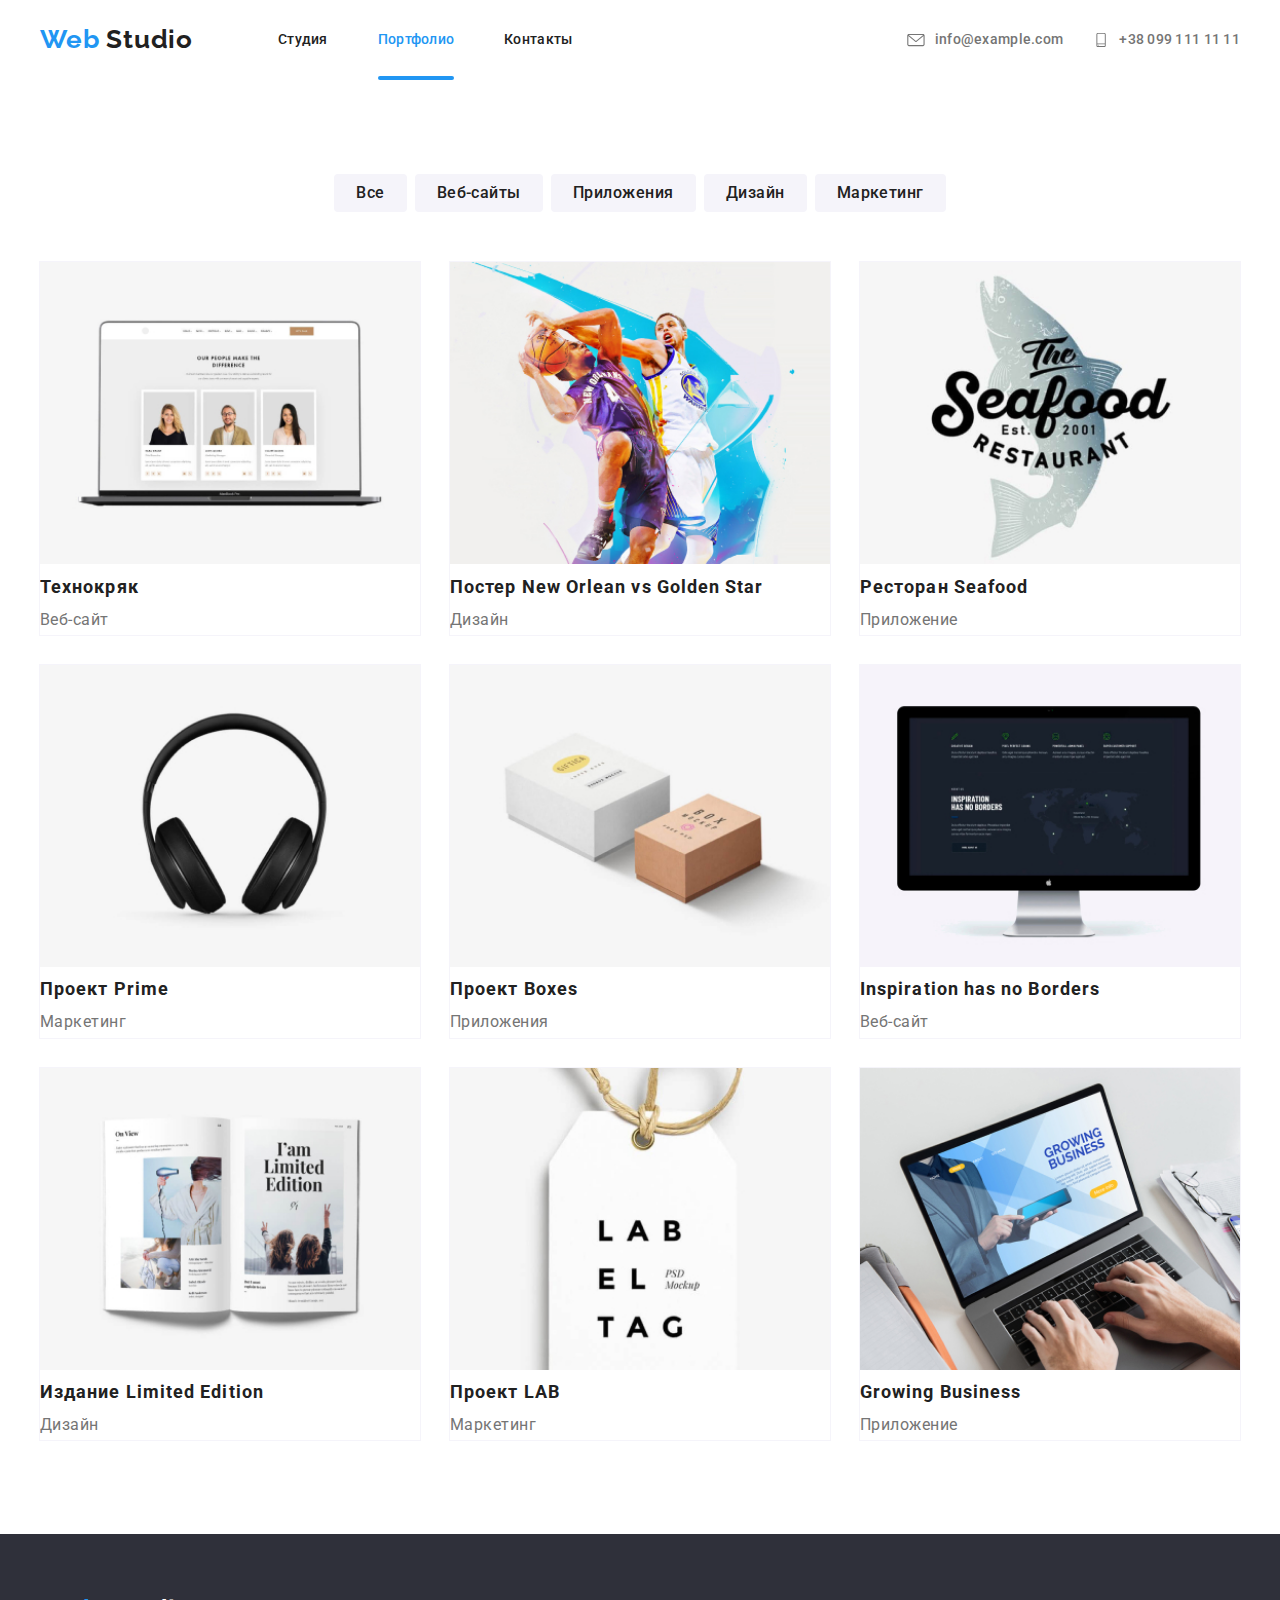
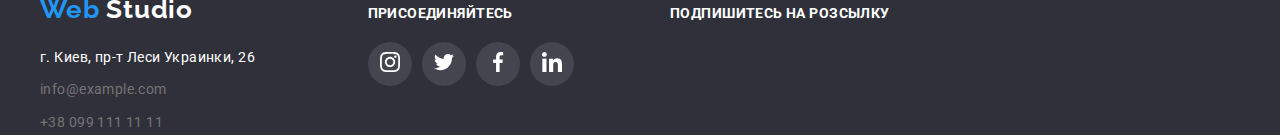
==== portfolio.html @ dcc3e6ee "Копия ДЗ 6" ====
<!DOCTYPE html>
<html lang="ru">
  <head>
    <meta charset="UTF-8" />

    <meta name="viewport" content="width=device-width, initial-scale=1.0" />
    <title>Студия</title>
    <link
      rel="stylesheet"
      href="https://fonts.googleapis.com/css2?family=Raleway:wght@700&family=Roboto:wght@400;700;900&display=swap"
    />
    <link rel="stylesheet" href="./normalize.css" />
    <link rel="stylesheet" href="./css/styles.css" />
  </head>

  <body>
    <!-- Шапка сайта -->

    <header>
      <div class="container no-padding nav-box">
        <a href="./" class="logo">
          <div class="web">Web</div>
          <div class="studio">Studio</div>
        </a>

        <nav>
          <ul class="site-nav">
            <li class="item"><a href="./index.html">Студия</a></li>
            <li class="item">
              <a href="./portfolio.html" class="link">Портфолио</a>
            </li>
            <li class="item"><a href="./test.html">Контакты</a></li>
          </ul>
        </nav>

        <address class="address-box">
          <ul class="address-list">
            <li class="item">
              <a href="mailto:info@example.com">
                <svg class="addres-icon" width="18" height="13">
                  <use href="./images/sprite.svg#icon-envelope-hover"></use>
                </svg>
                <p>info@example.com</p>
              </a>
            </li>
            <li class="item">
              <a href="tel:+380991111111">
                <svg class="addres-icon" width="16" height="14">
                  <use href="./images/sprite.svg#icon-smartphone"></use>
                </svg>
                +38 099 111 11 11
              </a>
            </li>
          </ul>
        </address>
      </div>
    </header>

    <!-- виды услуг -->

    <main>
      <h1 hidden>Портфолио</h1>
      <div class="container">
        <section>
          <div class="filter">
            <ul class="press">
              <li class="item"><button type="button">Все</button></li>
              <li class="item"><button type="button">Веб-сайты</button></li>
              <li class="item"><button type="button">Приложения</button></li>
              <li class="item"><button type="button">Дизайн</button></li>
              <li class="item"><button type="button">Маркетинг</button></li>
            </ul>
          </div>

          <ul class="portfolio">
            <li class="item">
              <a href="">
                <div class="img">
                  <img src="./images/notebook.jpg" alt="Ноутбук" width="380" />
                  <p class="info">
                    Технокряк это современная площадка распространения
                    коронавируса. Компании используют эту платформу для
                    цифрового шпионажа и атак на защищённые сервера конкурентов.
                  </p>
                </div>

                <h2 class="title">Технокряк</h2>
                <p>Веб-сайт</p>
              </a>
            </li>
            <li class="item">
              <a href="">
                <div class="img">
                  <img src="./images/sport.jpg" alt="Баскетбол" width="380" />
                  <p class="info">
                    Технокряк это современная площадка распространения
                    коронавируса. Компании используют эту платформу для
                    цифрового шпионажа и атак на защищённые сервера конкурентов.
                  </p>
                </div>

                <h2 class="title">Постер New Orlean vs Golden Star</h2>
                <p>Дизайн</p>
              </a>
            </li>
            <li class="item">
              <a href="">
                <div class="img">
                  <img
                    src="./images/seafood.jpg"
                    alt="Морепродукты"
                    width="380"
                  />
                  <p class="info">
                    Технокряк это современная площадка распространения
                    коронавируса. Компании используют эту платформу для
                    цифрового шпионажа и атак на защищённые сервера конкурентов.
                  </p>
                </div>

                <h2 class="title">Ресторан Seafood</h2>
                <p>Приложение</p>
              </a>
            </li>
            <li class="item">
              <a href="">
                <div class="img">
                  <img
                    src="./images/headphones.jpg"
                    alt="Наушники"
                    width="380"
                  />
                  <p class="info">
                    Технокряк это современная площадка распространения
                    коронавируса. Компании используют эту платформу для
                    цифрового шпионажа и атак на защищённые сервера конкурентов.
                  </p>
                </div>

                <h2 class="title">Проект Prime</h2>
                <p>Маркетинг</p>
              </a>
            </li>
            <li class="item">
              <a href="">
                <div class="img">
                  <img
                    src="./images/two-box.jpg"
                    alt="Две коробки"
                    width="380"
                  />
                  <p class="info">
                    Технокряк это современная площадка распространения
                    коронавируса. Компании используют эту платформу для
                    цифрового шпионажа и атак на защищённые сервера конкурентов.
                  </p>
                </div>

                <h2 class="title">Проект Boxes</h2>
                <p>Приложения</p>
              </a>
            </li>
            <li class="item">
              <a href="">
                <div class="img">
                  <img src="./images/monitor.jpg" alt="Монитор" width="380" />
                  <p class="info">
                    Технокряк это современная площадка распространения
                    коронавируса. Компании используют эту платформу для
                    цифрового шпионажа и атак на защищённые сервера конкурентов.
                  </p>
                </div>

                <h2 class="title">Inspiration has no Borders</h2>
                <p>Веб-сайт</p>
              </a>
            </li>
            <li class="item">
              <a href="">
                <div class="img">
                  <img src="./images/open-booke.jpg" alt="Ярлык" width="380" />
                  <p class="info">
                    Технокряк это современная площадка распространения
                    коронавируса. Компании используют эту платформу для
                    цифрового шпионажа и атак на защищённые сервера конкурентов.
                  </p>
                </div>

                <h2 class="title">Издание Limited Edition</h2>
                <p>Дизайн</p>
              </a>
            </li>
            <li class="item">
              <a href="">
                <div class="img">
                  <img src="./images/label.jpg" alt="Ярлык" width="380" />
                  <p class="info">
                    Технокряк это современная площадка распространения
                    коронавируса. Компании используют эту платформу для
                    цифрового шпионажа и атак на защищённые сервера конкурентов.
                  </p>
                </div>

                <h2 class="title">Проект LAB</h2>
                <p>Маркетинг</p>
              </a>
            </li>
            <li class="item">
              <a href="">
                <div class="img">
                  <img src="./images/work-pc.jpg" alt="" width="380" />
                  <p class="info">
                    Технокряк это современная площадка распространения
                    коронавируса. Компании используют эту платформу для
                    цифрового шпионажа и атак на защищённые сервера конкурентов.
                  </p>
                </div>

                <h2 class="title">Growing Business</h2>
                <p>Приложение</p>
              </a>
            </li>
          </ul>
        </section>
      </div>
    </main>
    <footer class="footer">
      <div class="container">
        <div class="footer-box">
          <div class="box-link">
            <a href="./" class="logo">
              <div class="web">Web</div>
              <div class="studio-white">Studio</div>
            </a>
            <div class="footer-add">
              <address>
                <ul>
                  <li class="item">
                    <a
                      class="maps"
                      href="https://goo.gl/maps/wAixXiMxQ6tdeZB17"
                      target="_blank"
                      >г. Киев, пр-т Леси Украинки, 26</a
                    >
                  </li>

                  <li class="item">
                    <a href="mailto:info@example.com" class="link"
                      >info@example.com</a
                    ><br />
                  </li>
                  <li class="item">
                    <a href="tel:+380991111111" class="link"
                      >+38 099 111 11 11</a
                    >
                  </li>
                </ul>
              </address>
            </div>
          </div>

          <div class="connect">
            <p class="title">Присоединяйтесь</p>
            <ul class="connect-box">
              <li class="item">
                <a href="https://www.instagram.com/?hl=ru" target="_blank">
                  <svg class="connect-icon" width="20" height="20">
                    <use href="./images/sprite.svg#icon-instagram-2"></use>
                  </svg>
                </a>
              </li>
              <li class="item">
                <a href="https://www.instagram.com/?hl=ru" target="_blank">
                  <svg class="connect-icon" width="20" height="20">
                    <use href="./images/sprite.svg#icon-twitter-1"></use>
                  </svg>
                </a>
              </li>

              <li class="item">
                <a href="https://www.facebook.com/" target="_blank">
                  <svg class="connect-icon" width="20" height="20">
                    <use href="./images/sprite.svg#icon-facebook-1"></use>
                  </svg>
                </a>
              </li>

              <li class="item">
                <a href="https://ru.linkedin.com/" target="_blank">
                  <svg class="connect-icon" width="20" height="20">
                    <use href="./images/sprite.svg#icon-linkedin-1"></use>
                  </svg>
                </a>
              </li>
            </ul>
          </div>

          <div class="subskriber">
            <p class="title">Подпишитесь на розсылку</p>
          </div>
        </div>
      </div>
    </footer>
  </body>
</html>
---- css/styles.css ----
a {
  text-decoration: none;
}
ul {
  list-style: none;
  padding-left: 0;
}

html {
  box-sizing: inherit;
}

*,
*::before,
*::after {
  box-sizing: border-box;
}

:active,
:hover,
:focus {
  outline: 0;
  outline-offset: 0;
}

:root {
  --primary-text-color: #757575;
  --title-text-color: #212121;
  --accent-color: #2196f3;
  --accent-white-color: #ffffff;
  --background-pinc-color: #f5f4fa;
}

h1,
h2,
h3,
h4,
h5,
h6,
ul,
li,
p {
  margin-top: 0px;
  margin-bottom: 0px;
}

.container {
  width: 1230px;
  padding: 94px 15px;
  margin-left: auto;
  margin-right: auto;
}

.no-padding {
  padding-top: 0;
  padding-bottom: 0;
}

body {
  background-color: var(--accent-white-color);
  font-family: "Roboto", sans-serif;
}

/* Модальное окно */

.backdrop {
  position: fixed;
  top: 0;
  left: 0;
  width: 100%;
  height: 100%;
  background-color: rgba(0, 0, 0, 0.4);
  z-index: 1;

  opacity: 1;
  transition: opacity 250ms cubic-bezier(0.4, 0, 0.2, 1);
}

.form .form-input {
  padding: 10px 20px 10px 42px;
  border-radius: 4px;
  border: 1px solid rgba(33, 33, 33, 0.2);

  margin-bottom: 10px;

  height: 40px;
  width: 448px;
}

.form .form-input:focus {
  border-color: var(--accent-color);
}

.form .form-field:focus-within svg {
  fill: var(--accent-color);
}

.backdrop.is-hidden {
  opacity: 0;
  pointer-events: none;
}

.backdrop .modal .img {
  position: absolute;
  top: 8px;
  right: 8px;
}

.backdrop .modal .img:hover,
.backdrop .modal .img:focus {
  fill: var(--accent-color);
}

.backdrop.is-hidden .modal {
  transform: scale(0.8) translate(-50%, -50%);
}

.modal {
  width: 528px;
  height: 581px;
  position: relative;
  left: 50%;
  top: 50%;
  background-color: #fff;
  border-radius: 4px;

  transform: scale(1) translate(-50%, -50%);
  transition: transform 250ms cubic-bezier(0.4, 0, 0.2, 1);
}

.backdrop .title {
  padding: 40px 40px 12px 40px;

  font-family: Roboto;
  font-style: normal;
  font-weight: bold;
  font-size: 20px;
  line-height: 23px;
  text-align: center;
  letter-spacing: 0.03em;
}

.backdrop .form-label {
  font-family: Roboto;
  font-style: normal;
  font-weight: normal;
  font-size: 12px;
  line-height: 14px;
  letter-spacing: 0.01em;

  display: block;
  color: var(--primary-text-color);
  margin-bottom: 4px;
}

.form {
  margin-left: 40px;
}

.form .form-field {
  position: relative;
}

.form .form-icon {
  position: absolute;
  top: 29px;
  left: 12px;
}

.form .form-comment {
  padding: 12px 16px;
  margin-bottom: 20px;
  border-radius: 4px;
  border: 1px solid rgba(33, 33, 33, 0.2);
  resize: none;

  height: 120px;
  width: 448px;

  font-family: Roboto;
  font-style: normal;
  font-weight: normal;
  font-size: 12px;
  line-height: 14px;
  letter-spacing: 0.01em;
}

.form .form-comment:focus {
  border-color: var(--accent-color);
}

.form-check {
  display: flex;
  justify-content: center;
  align-items: center;
}

.form-check .form-label-check {
  font-family: Roboto;
  font-style: normal;
  font-weight: normal;
  font-size: 14px;
  line-height: 24px;
  letter-spacing: 0.03em;

  color: #757575;
}

.checkbox {
  margin-right: 5px;
}

.check-link {
  color: var(--accent-color);
}

.submit-button {
  background-color: var(--accent-color);
  color: var(--accent-white-color);
  font-size: 16px;
  line-height: 1.9;
  align-items: center;
  text-align: center;
  letter-spacing: 0.06em;
  font-style: normal;
  border: 0px;

  display: inline-block;

  border-radius: 4px;
  padding: 10px 32px;
  min-width: 200px;
  margin-top: 30px;
  margin-left: 164px;
}

/* Навигаия сайта */

.logo {
  font-family: "Raleway", sans-serif;
  font-weight: 700;
  font-size: 26px;
  line-height: 1.2;
  letter-spacing: 0.03em;

  min-width: 153px;
  display: flex;
  justify-content: space-between;
  padding-top: 24px;
  padding-bottom: 25px;
  margin-right: 85px;
}

.logo .web {
  color: var(--accent-color);
}

.logo .studio {
  color: var(--title-text-color);
}

.logo .studio-white {
  color: var(--accent-white-color);
}
.site-nav {
  display: flex;
}

.site-nav .item:not(:last-child) {
  margin-right: 50px;
}

.site-nav a {
  color: var(--title-text-color);
  font-weight: 500;
  font-size: 14px;
  line-height: 1.14;
  letter-spacing: 0.02em;

  display: block;
  padding-top: 32px;

  transition-property: background-color, color;
  transition-duration: 250ms;
  transition-timing-function: cubic-bezier(0.4, 0, 0.2, 1);
}

.site-nav a:hover,
.site-nav a:focus {
  color: var(--accent-color);
}

.site-nav .link {
  color: var(--accent-color);
}

.site-nav .link::after {
  content: " ";
  display: block;
  width: inherit;
  height: 4px;
  background-color: var(--accent-color);
  border-radius: 2px;
  margin-top: 28px;
}

.address-list {
  display: flex;
}

.address-box {
  margin-left: auto;
}

.address-list a {
  color: var(--primary-text-color);
  font-weight: 500;
  font-size: 14px;
  line-height: 1.14;
  letter-spacing: 0.02em;
  font-style: normal;

  display: flex;
  padding-top: 32px;
  padding-bottom: 32px;
  margin-right: 26px;
  align-items: center;
}

.address-list a:last-child {
  margin-right: 0;

  transition-property: background-color, color;
  transition-duration: 250ms;
  transition-timing-function: cubic-bezier(0.4, 0, 0.2, 1);
}

.address-box .addres-icon {
  margin-right: 10px;
  fill: var(--primary-text-color);
}

.address-list .item + .item {
  margin-left: 30px;
}

.address-list .item a:hover,
.address-list .item a:focus {
  color: var(--accent-color);
}

.address-list .item a:hover .addres-icon,
.address-list .item a:focus .addres-icon {
  color: var(--accent-color);
  fill: var(--accent-color);
}

.nav-box {
  display: flex;
  align-items: center;
}

.hero {
  height: 600px;
  text-align: center;
  padding-top: 200px;

  background-image: linear-gradient(
      rgba(47, 48, 58, 0.8) 0%,
      rgba(47, 48, 58, 0.8) 100%
    ),
    url(../images/header-img.jpg);
  background-repeat: no-repeat;
  background-position: 50% 50%;
}

.hero .title {
  color: var(--accent-white-color);
  font-weight: 900;
  font-size: 44px;
  line-height: 1.36;
  text-align: center;
  letter-spacing: 0.06em;
  text-transform: uppercase;
}

.hero button {
  background-color: var(--accent-color);
  color: var(--accent-white-color);
  font-size: 16px;
  line-height: 1.9;
  align-items: center;
  text-align: center;
  letter-spacing: 0.06em;
  font-style: normal;
  border: 0px;

  display: inline-block;

  border-radius: 4px;
  padding: 10px 32px;
  min-width: 200px;
  margin-top: 30px;
}

.advantages .title {
  color: var(--title-text-color);
  font-weight: 700;
  font-size: 14px;
  line-height: 1.14;
  letter-spacing: 0.03em;
  text-transform: uppercase;

  margin: 30px 0 10px 0;
}

.advantages ul {
  display: flex;
  justify-content: space-between;
}

.advantages .item:not(:last-child) {
  margin-right: 30px;
}

.advantages .item img {
  background-color: var(--background-pinc-color);
  padding: 25px 102px;
  border-radius: 4px;
}

.advantages .title-inf {
  color: var(--primary-text-color);
  font-size: 14px;
  line-height: 1.7;
  letter-spacing: 0.03em;
  font-family: Roboto;

  margin-top: 0;
  margin-bottom: 0;
}

.advantages ul {
  padding: 0;
}

.advantages .advantages-icon {
  display: inline-flex;
  width: 270px;
  height: 120px;
  background-color: var(--background-pinc-color);
}

.advantages .advantages-icon {
  display: inline-flex;
  align-items: center;
  justify-content: center;
}

.subtitle {
  color: var(--title-text-color);
  font-size: 36px;
  line-height: 1.17;
  text-align: center;
  letter-spacing: 0.03em;
  font-weight: 700;

  margin-bottom: 50px;
}

.work .subtitle {
  margin-top: -94px;
}

.work .signature {
  background-color: rgba(47, 48, 58, 0.8);
  color: var(--accent-white-color);
  font-size: 14px;
  line-height: 1.14;
  text-align: center;
  letter-spacing: 0.03em;
  text-transform: uppercase;
  font-weight: 700;
  padding-top: 27px;
  padding-bottom: 27px;

  position: absolute;
  left: 0;
  right: 0;
  bottom: 4px;
}

.work .title {
  position: relative;
}

.work .subject {
  display: flex;
  width: calc((100%-120px) / 3);
}

.work .title:not(:last-child) {
  margin-right: 30px;
}

.team {
  background-color: var(--background-pinc-color);
}

.team .title {
  background-color: var(--accent-white-color);
  border-radius: 4px;

  box-sizing: border-box;
}

.team ul {
  padding: 0;
}

.team .name {
  color: var(--title-text-color);
  font-weight: 500;
  font-size: 16px;
  line-height: 1.2;
  letter-spacing: 0.03em;
  text-align: center;

  margin-top: 30px;
}

.team .specialty {
  margin-bottom: 16px;
  margin-top: 10px;
  text-align: center;
}

.team .name + p {
  color: var(--primary-text-color);
  font-size: 16px;
  line-height: 1.9;
  letter-spacing: 0.03em;
}

.team .link-soc {
  display: flex;
  justify-content: space-evenly;
  margin-bottom: 24px;
}

.team .link-soc a:hover,
.team .link-soc a:focus {
  background-color: var(--accent-color);
}

.team .social-icon {
  fill: var(--primary-text-color);
}

.team .link-soc a:hover .social-icon,
.team .link-soc a:focus .social-icon {
  background-color: var(--accent-color);
  fill: var(--accent-white-color);
}

.team .link-soc a {
  display: inline-flex;
  justify-content: center;
  align-items: center;
  width: 44px;
  height: 44px;
  border-radius: 50%;
  padding: 12px;

  transition-property: background-color, fill;
  transition-duration: 250ms;
  transition-timing-function: cubic-bezier(0.4, 0, 0.2, 1);
}

.team .container .subject {
  display: flex;
  justify-content: space-between;
}

.team .container .subject > .title {
  box-shadow: 0px 3px 1px rgba(0, 0, 0, 0.1), 0px 1px 2px rgba(0, 0, 0, 0.08),
    0px 2px 2px rgba(0, 0, 0, 0.12);
}

.footer {
  background-color: #2f303a;
}

.footer .title {
  color: var(--accent-white-color);
  font-weight: 700;
  line-height: 1.14;
  letter-spacing: 0.03em;
  text-transform: uppercase;
  font-size: 14px;

  margin-bottom: 20px;
}

.footer .link {
  color: var(--primary-text-color);
  line-height: 1.7;
  letter-spacing: 0.03em;
  font-size: 14px;
  font-style: normal;
}

.footer .container {
  padding-top: 0;
  padding-bottom: 0;
}

.footer .container .logo {
  width: 153px;
  padding-top: 0;
  padding-bottom: 0;
  margin-top: 60px;
  margin-bottom: 20px;
}

.footer .box-link {
  width: 231px;
  margin-right: auto;
}

.footer .box-link .footer-add ul .item:not(:last-child) {
  margin-bottom: 9px;
}

.connect {
  width: 206px;
  margin-right: auto;
  margin-left: auto;
  margin-top: 72px;
}

.connect .connect-box {
  display: flex;
}

.connect .connect-box .item {
  background: rgba(255, 255, 255, 0.1);
  width: 44px;
  height: 44px;
  border-radius: 50%;

  transition-property: background-color, color;
  transition-duration: 250ms;
  transition-timing-function: cubic-bezier(0.4, 0, 0.2, 1);
}

.connect .connect-box .item {
  display: inline-flex;
  justify-content: center;
  align-items: center;
}

.connect .connect-box .item .connect-icon {
  fill: var(--accent-white-color);
}

.connect .connect-box .item:hover,
.connect .connect-box .item:focus {
  background-color: var(--accent-color);
}

.connect .connect-box .item:not(:last-child) {
  margin-right: 10px;
}

.subskriber {
  width: 570px;
  margin-left: auto;
  margin-top: 72px;
}

.subskriber .ft-input {
  width: 340px;
  height: 50px;
  background-color: #2f303a;
  padding: 16px;

  border: 1px solid rgba(255, 255, 255, 0.3);
  box-sizing: border-box;
  filter: drop-shadow(0px 4px 4px rgba(0, 0, 0, 0.15));
  border-radius: 4px;
}

.subskriber button {
  background-color: var(--accent-color);
  color: var(--accent-white-color);
  font-size: 16px;
  line-height: 1.9;
  align-items: center;
  text-align: center;
  letter-spacing: 0.06em;
  font-style: normal;
  border: 0px;
  position: relative;

  display: inline-block;

  border-radius: 4px;
  /* padding: 10px 32px; */
  padding-left: 32px;
  padding-top: 10px;
  padding-right: 55px;
  padding-bottom: 10px;
  min-width: 200px;
  margin-left: 12px;
}

.subskriber .subskriber-icon {
  position: absolute;
  top: 50%;
  left: 150px;
  transform: translate(0%, -50%);
}

.footer-box {
  display: flex;
}

address .maps {
  color: var(--accent-white-color);
  font-style: normal;
  font-size: 14px;
  line-height: 1.7;
  letter-spacing: 0.03em;
}
/* Оформление плртфолио */

.press button {
  background-color: var(--background-pinc-color);
  color: var(--title-text-color);
  font-weight: 500;
  font-size: 16px;
  line-height: 1.63;
  text-align: center;
  letter-spacing: 0.03em;

  display: block;
  border-radius: 4px;
  border: 0;
  padding: 6px 22px;

  transition-property: background-color, color;
  transition-duration: 250ms;
  transition-timing-function: cubic-bezier(0.4, 0, 0.2, 1);
}

.press button:hover,
.press button:focus {
  color: var(--accent-white-color);
  background-color: var(--accent-color);
  box-shadow: 0px 3px 1px rgba(0, 0, 0, 0.1), 0px 1px 2px rgba(0, 0, 0, 0.08),
    0px 2px 2px rgba(0, 0, 0, 0.12);
}

.portfolio .title {
  color: var(--title-text-color);
  font-weight: 700;
  font-size: 18px;
  line-height: 2;
  letter-spacing: 0.06em;
}

.portfolio .title + p {
  color: var(--primary-text-color);
  font-size: 16px;
  line-height: 1.9;
  letter-spacing: 0.03em;
}

.portfolio .item .img {
  position: relative;
}

.portfolio .info {
  color: var(--accent-white-color);
  background-color: rgba(33, 150, 243, 0.9);
  font-size: 18px;
  line-height: 1.56;
  letter-spacing: 0.03em;
  padding: 63px 24px;

  position: absolute;
  top: 0;
  left: 0;
  width: 100%;
  height: 100%;
  top: 100%;
  opacity: 1;

  transition: transform 250ms cubic-bezier(0.4, 0, 0.2, 1);
}

.portfolio .item:hover .info,
.portfolio .item:focus .info {
  transform: translateY(-305px);
}

.portfolio > .item:hover {
  box-shadow: 0px 3px 1px rgba(0, 0, 0, 0.1), 0px 1px 2px rgba(0, 0, 0, 0.08),
    0px 2px 2px rgba(0, 0, 0, 0.12);
}

.portfolio > .item {
  outline: 1px solid var(--background-pinc-color);
}

.portfolio .item .img {
  overflow: hidden;
}

.filter .press {
  display: flex;
  justify-content: center;
}

.filter {
  margin-bottom: 50px;
}

.press .item + .item {
  margin-left: 8px;
}

.portfolio {
  display: flex;
  flex-wrap: wrap;
}

.portfolio .item {
  width: calc((100% - 60px) / 3);
  margin-right: 30px;
  margin-bottom: 30px;
}

.portfolio .item:nth-child(3n) {
  margin-right: 0;
}

.portfolio .item:nth-last-child(-n + 3) {
  margin-bottom: 0;
}

.clients .client-box {
  display: flex;
  justify-content: space-between;
}

.clients-link {
  display: inline-flex;
  width: 170px;
  height: 90px;
  justify-content: center;
  border: 1px solid #ccc;
  align-items: center;
  border-radius: 4px;
  fill: var(--primary-text-color);

  transition-property: fill, border;
  transition-duration: 250ms;
  transition-timing-function: cubic-bezier(0.4, 0, 0.2, 1);
}

.clients-link:hover,
.clients-link:focus {
  fill: var(--accent-color);
  border-color: var(--accent-color);
}

.client-box .item .client-link {
  display: block;
  width: 170px;
  height: 90px;
}

.client-box .item {
  border-radius: 4px;
}

.client-box .item {
  display: inline-flex;
  align-items: center;
  justify-content: center;
}
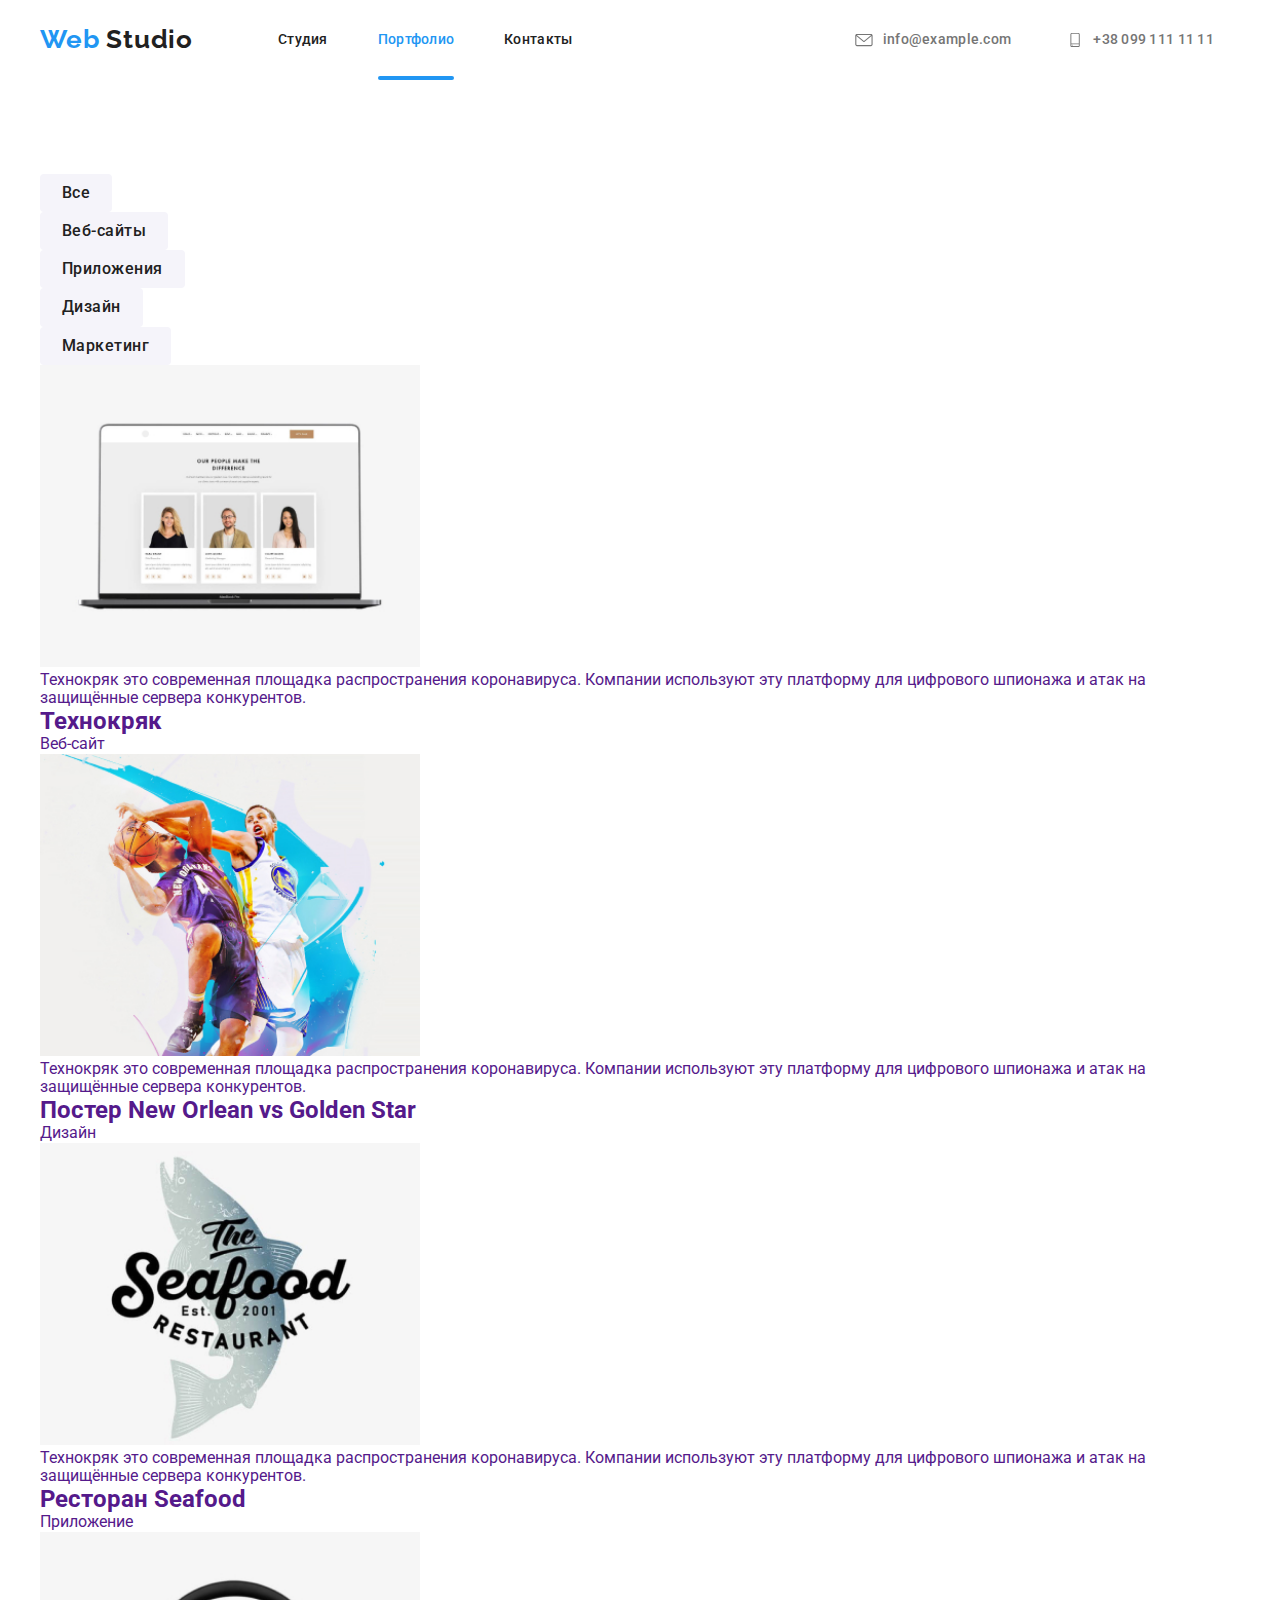
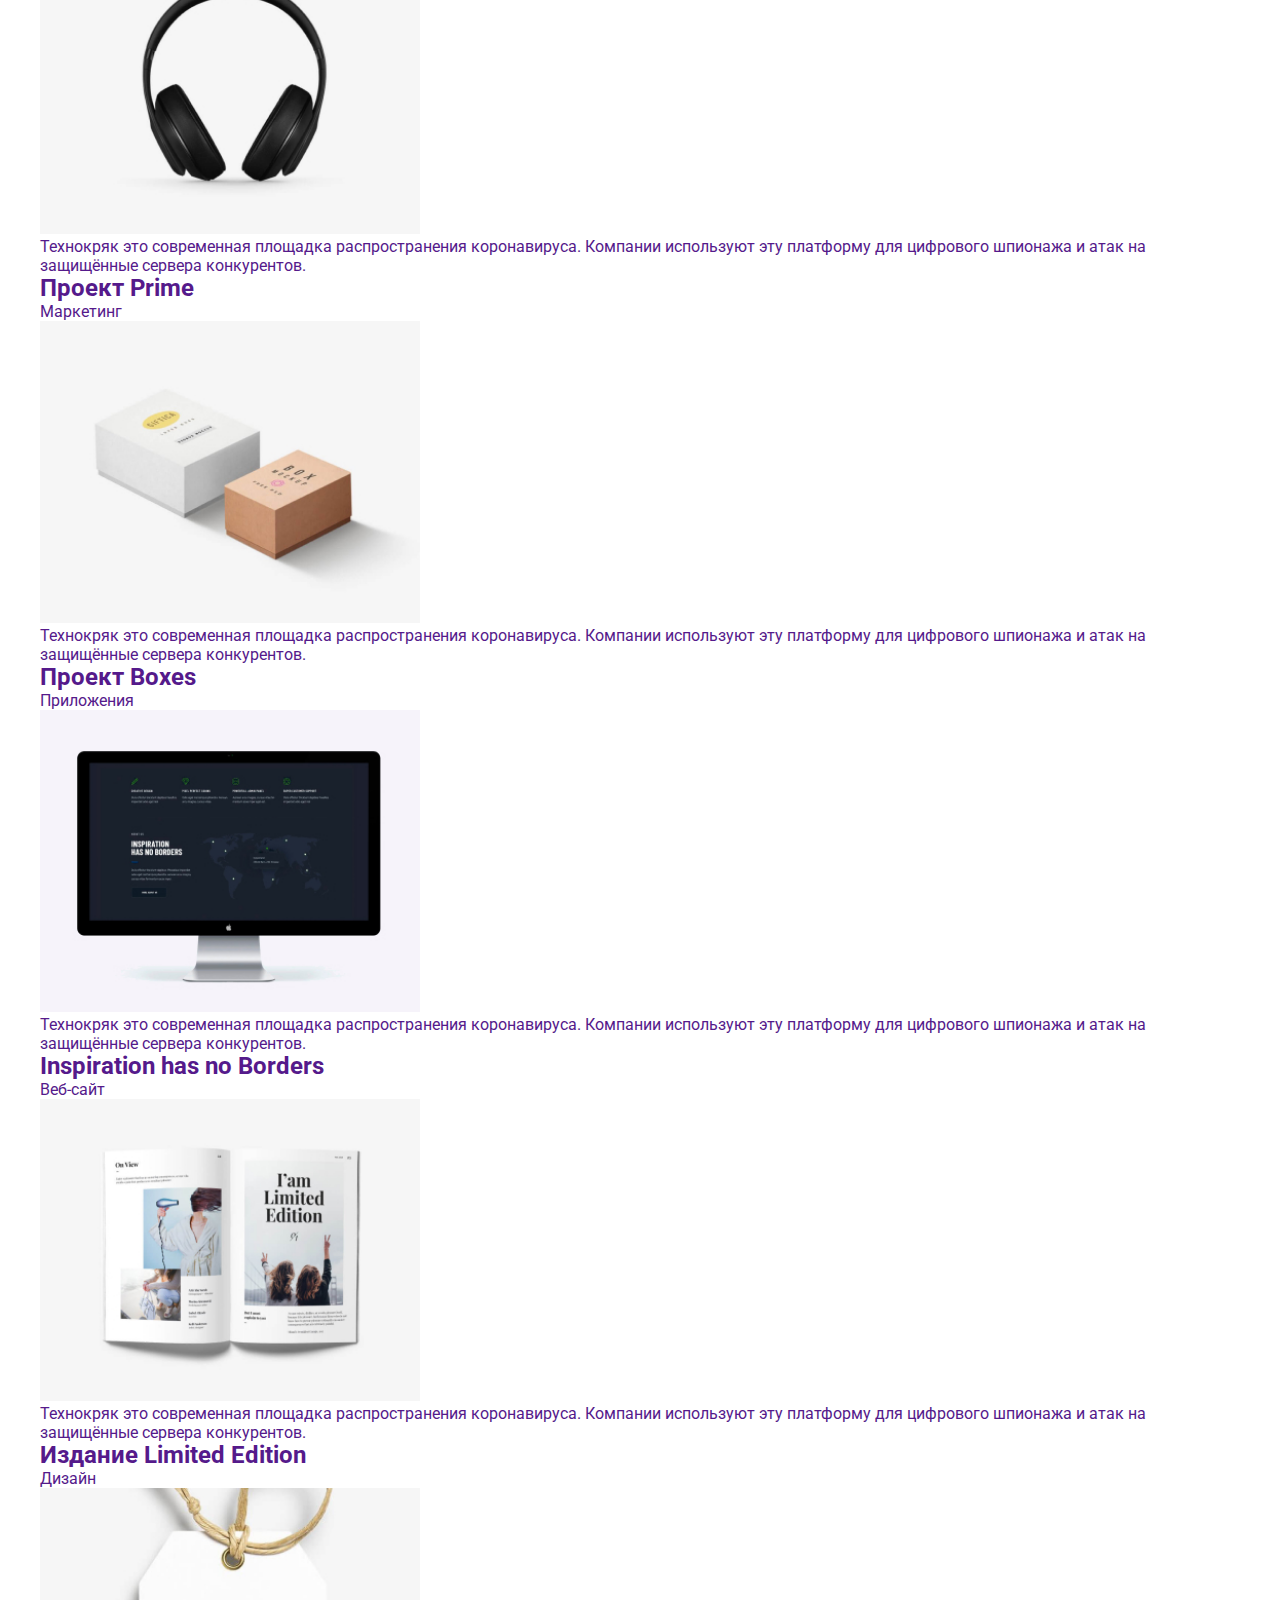
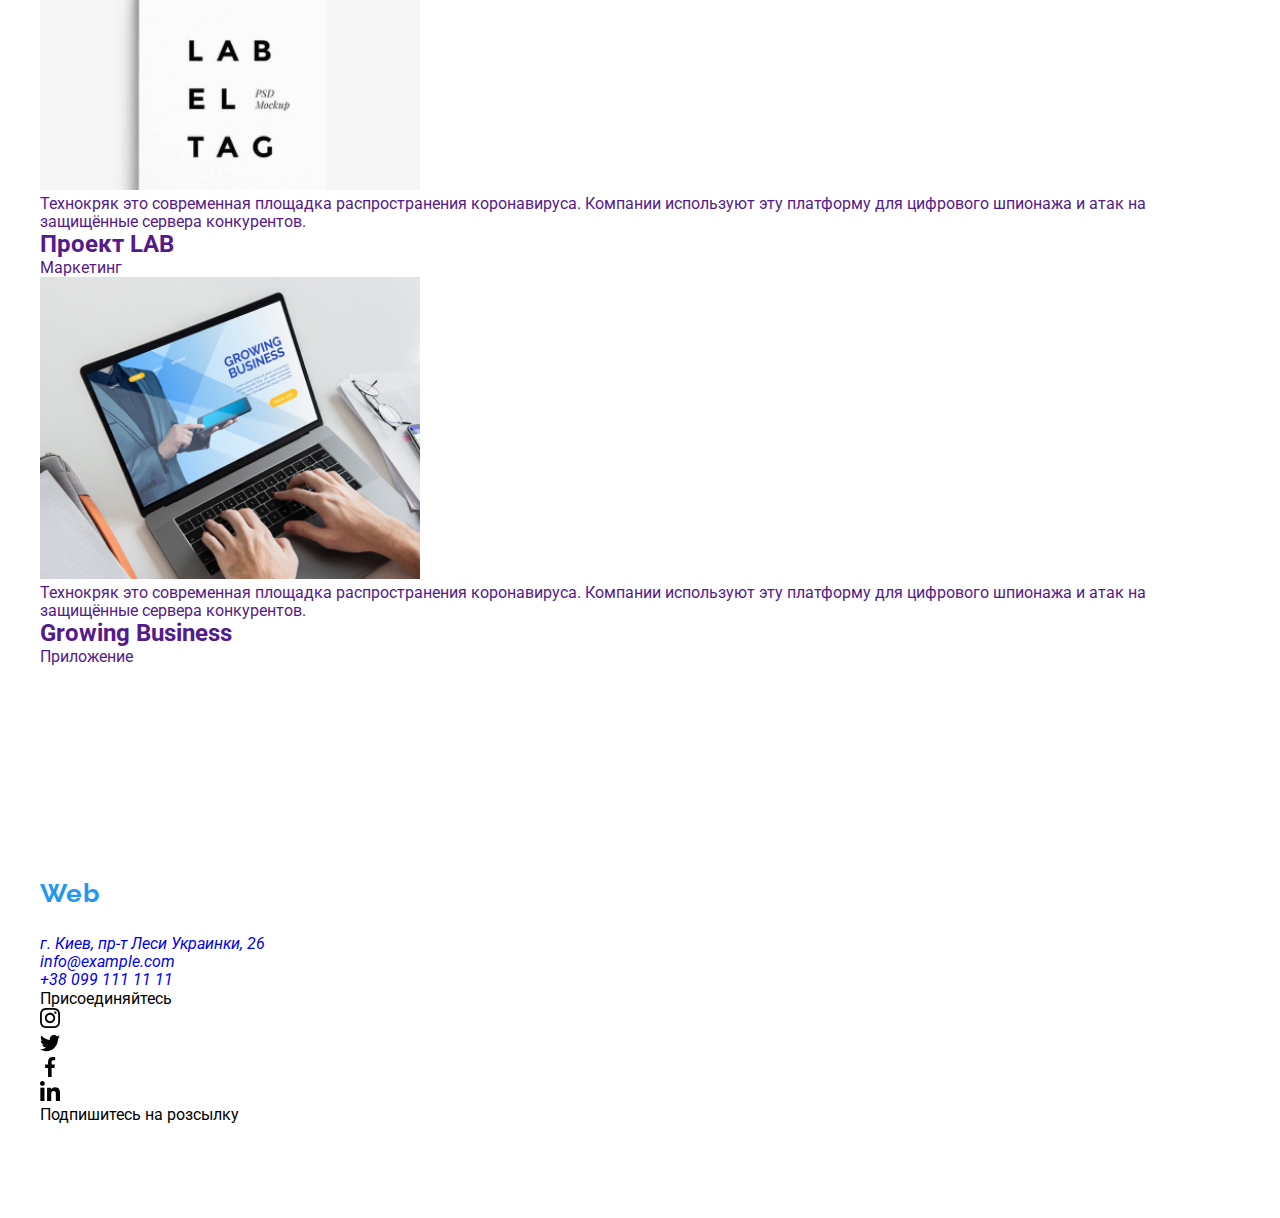
==== commit edf9da1f: "sass без футера" ====
--- a/portfolio.html
+++ b/portfolio.html
@@ -10,7 +10,7 @@
       href="https://fonts.googleapis.com/css2?family=Raleway:wght@700&family=Roboto:wght@400;700;900&display=swap"
     />
     <link rel="stylesheet" href="./normalize.css" />
-    <link rel="stylesheet" href="./css/styles.css" />
+    <link rel="stylesheet" href="./css/main.min.css" />
   </head>
 
   <body>
--- a/css/main.min.css
+++ b/css/main.min.css
@@ -0,0 +1,2 @@
+a{text-decoration:none}ul{list-style:none;padding-left:0}html{-webkit-box-sizing:inherit;box-sizing:inherit}*,*::before,*::after{-webkit-box-sizing:border-box;box-sizing:border-box}:active,:hover,:focus{outline:0;outline-offset:0}h1,h2,h3,h4,h5,h6,ul,li,p{margin-top:0px;margin-bottom:0px}.container{width:1230px;padding:94px 15px;margin-left:auto;margin-right:auto}.no-padding{padding-top:0;padding-bottom:0}body{background-color:#fff;font-family:"Roboto", sans-serif}.nav-box{display:-webkit-box;display:-ms-flexbox;display:flex;-webkit-box-align:center;-ms-flex-align:center;align-items:center}.subtitle{color:#212121;font-size:36px;line-height:1.17;text-align:center;letter-spacing:0.03em;font-weight:700}.submit-button{background-color:#2196f3;color:#fff;font-size:16px;line-height:1.9;-webkit-box-align:center;-ms-flex-align:center;align-items:center;text-align:center;letter-spacing:0.06em;font-style:normal;border:0px;display:inline-block;border-radius:4px;padding:10px 32px;min-width:200px;margin-top:30px;margin-left:164px}.hero button{background-color:#2196f3;color:#fff;font-size:16px;line-height:1.9;-webkit-box-align:center;-ms-flex-align:center;align-items:center;text-align:center;letter-spacing:0.06em;font-style:normal;border:0px;display:inline-block;border-radius:4px;padding:10px 32px;min-width:200px;margin-top:30px}.subskriber button{background-color:#2196f3;color:#fff;font-size:16px;line-height:1.9;-webkit-box-align:center;-ms-flex-align:center;align-items:center;text-align:center;letter-spacing:0.06em;font-style:normal;border:0px;position:relative;display:inline-block;border-radius:4px;padding-left:32px;padding-top:10px;padding-right:55px;padding-bottom:10px;min-width:200px;margin-left:12px}.press button{background-color:#f5f4fa;color:#212121;font-weight:500;font-size:16px;line-height:1.63;text-align:center;letter-spacing:0.03em;display:block;border-radius:4px;border:0;padding:6px 22px;-webkit-transition-property:background-color, color;transition-property:background-color, color;-webkit-transition-duration:250ms;transition-duration:250ms;-webkit-transition-timing-function:cubic-bezier(0.4, 0, 0.2, 1);transition-timing-function:cubic-bezier(0.4, 0, 0.2, 1)}.press button:hover,.press button:focus{color:#fff;background-color:#2196f3;-webkit-box-shadow:0px 3px 1px rgba(0,0,0,0.1),0px 1px 2px rgba(0,0,0,0.08),0px 2px 2px rgba(0,0,0,0.12);box-shadow:0px 3px 1px rgba(0,0,0,0.1),0px 1px 2px rgba(0,0,0,0.08),0px 2px 2px rgba(0,0,0,0.12)}.logo{font-family:"Raleway", sans-serif;font-weight:700;font-size:26px;line-height:1.2;letter-spacing:0.03em;min-width:153px;display:-webkit-box;display:-ms-flexbox;display:flex;-webkit-box-pack:justify;-ms-flex-pack:justify;justify-content:space-between;padding-top:24px;padding-bottom:25px;margin-right:85px}.logo .web{color:#2196f3}.logo .studio{color:#212121}.logo .studio-white{color:#fff}.footer .footer-logo{width:153px;padding-top:0;padding-bottom:0;margin-top:60px;margin-bottom:20px}.site-nav{display:-webkit-box;display:-ms-flexbox;display:flex}.site-nav .item:not(:last-child){margin-right:50px}.site-nav a{color:#212121;font-weight:500;font-size:14px;line-height:1.14;letter-spacing:0.02em;display:block;padding-top:32px;-webkit-transition-property:background-color, color;transition-property:background-color, color;-webkit-transition-duration:250ms;transition-duration:250ms;-webkit-transition-timing-function:cubic-bezier(0.4, 0, 0.2, 1);transition-timing-function:cubic-bezier(0.4, 0, 0.2, 1)}.site-nav a:hover,.site-nav a:focus{color:#2196f3}.site-nav .link{color:#2196f3}.site-nav .link::after{content:" ";display:block;width:inherit;height:4px;background-color:#2196f3;border-radius:2px;margin-top:28px}.address-list{display:-webkit-box;display:-ms-flexbox;display:flex}.address-list a{color:#757575;font-weight:500;font-size:14px;line-height:1.14;letter-spacing:0.02em;font-style:normal;display:-webkit-box;display:-ms-flexbox;display:flex;padding-top:32px;padding-bottom:32px;margin-right:26px;-webkit-box-align:center;-ms-flex-align:center;align-items:center}.address-list:last-child{margin-right:0;-webkit-transition-property:background-color, color;transition-property:background-color, color;-webkit-transition-duration:250ms;transition-duration:250ms;-webkit-transition-timing-function:cubic-bezier(0.4, 0, 0.2, 1);transition-timing-function:cubic-bezier(0.4, 0, 0.2, 1)}.address-list .item+.item{margin-left:30px}.address-list .item a:hover,.address-list .item a:focus{color:#2196f3}.address-list .item a:hover .addres-icon,.address-list .item a:focus .addres-icon{color:#2196f3;fill:#2196f3}.address-box{margin-left:auto}.address-box .addres-icon{margin-right:10px;fill:#757575}.hero{height:600px;text-align:center;padding-top:200px;background-image:-webkit-gradient(linear, left top, left bottom, from(rgba(47,48,58,0.8)), to(rgba(47,48,58,0.8))),url(../images/header-img.jpg);background-image:linear-gradient(rgba(47,48,58,0.8) 0%, rgba(47,48,58,0.8) 100%),url(../images/header-img.jpg);background-repeat:no-repeat;background-position:50% 50%}.hero .title{color:var(--accent-white-color);font-weight:900;font-size:44px;line-height:1.36;text-align:center;letter-spacing:0.06em;text-transform:uppercase}.advantages .title{color:var(--title-text-color);font-weight:700;font-size:14px;line-height:1.14;letter-spacing:0.03em;text-transform:uppercase;margin:30px 0 10px 0}.advantages ul{display:-webkit-box;display:-ms-flexbox;display:flex;-webkit-box-pack:justify;-ms-flex-pack:justify;justify-content:space-between}.advantages .item:not(:last-child){margin-right:30px}.advantages .item:not(:last-child) .item img{background-color:#f5f4fa;padding:25px 102px;border-radius:4px}.advantages .title-inf{color:#757575;font-size:14px;line-height:1.7;letter-spacing:0.03em;font-family:Roboto;margin-top:0;margin-bottom:0}.advantages ul{padding:0}.advantages .advantages-icon{display:-webkit-inline-box;display:-ms-inline-flexbox;display:inline-flex;width:270px;height:120px;background-color:#f5f4fa;-webkit-box-align:center;-ms-flex-align:center;align-items:center;-webkit-box-pack:center;-ms-flex-pack:center;justify-content:center}.work .subtitle{margin-top:-94px;margin-bottom:50px}.work .signature{background-color:rgba(47,48,58,0.8);color:var(--accent-white-color);font-size:14px;line-height:1.14;text-align:center;letter-spacing:0.03em;text-transform:uppercase;font-weight:700;padding-top:27px;padding-bottom:27px;position:absolute;left:0;right:0;bottom:4px}.work .title{position:relative}.work .subject{display:-webkit-box;display:-ms-flexbox;display:flex;width:calc((100%-120px) / 3)}.work .title:not(:last-child){margin-right:30px}.team{background-color:#f5f4fa}.team .title{background-color:#fff;border-radius:4px;-webkit-box-sizing:border-box;box-sizing:border-box}.team ul{padding:0}.team .name{color:#212121;font-weight:500;font-size:16px;line-height:1.2;letter-spacing:0.03em;text-align:center;margin-top:30px}.team .specialty{margin-bottom:16px;margin-top:10px;text-align:center}.team .name+p{color:#757575;font-size:16px;line-height:1.9;letter-spacing:0.03em}.team .link-soc{display:-webkit-box;display:-ms-flexbox;display:flex;-webkit-box-pack:space-evenly;-ms-flex-pack:space-evenly;justify-content:space-evenly;margin-bottom:24px}.team .link-soc a:hover,.team .link-soc a:focus{background-color:#2196f3}.team .social-icon{fill:#757575}.team .link-soc a:hover .social-icon,.team .link-soc a:focus .social-icon{fill:#fff}.team .link-soc a{display:-webkit-inline-box;display:-ms-inline-flexbox;display:inline-flex;-webkit-box-pack:center;-ms-flex-pack:center;justify-content:center;-webkit-box-align:center;-ms-flex-align:center;align-items:center;width:44px;height:44px;border-radius:50%;padding:12px;-webkit-transition-property:background-color, fill;transition-property:background-color, fill;-webkit-transition-duration:250ms;transition-duration:250ms;-webkit-transition-timing-function:cubic-bezier(0.4, 0, 0.2, 1);transition-timing-function:cubic-bezier(0.4, 0, 0.2, 1)}.team .subject{display:-webkit-box;display:-ms-flexbox;display:flex;-webkit-box-pack:justify;-ms-flex-pack:justify;justify-content:space-between}.team .subject>.title{-webkit-box-shadow:0px 3px 1px rgba(0,0,0,0.1),0px 1px 2px rgba(0,0,0,0.08),0px 2px 2px rgba(0,0,0,0.12);box-shadow:0px 3px 1px rgba(0,0,0,0.1),0px 1px 2px rgba(0,0,0,0.08),0px 2px 2px rgba(0,0,0,0.12)}.clients .client-box{display:-webkit-box;display:-ms-flexbox;display:flex;-webkit-box-pack:justify;-ms-flex-pack:justify;justify-content:space-between}.clients .client-box .clients-link{display:-webkit-inline-box;display:-ms-inline-flexbox;display:inline-flex;width:170px;height:90px;-webkit-box-pack:center;-ms-flex-pack:center;justify-content:center;border:1px solid #ccc;-webkit-box-align:center;-ms-flex-align:center;align-items:center;border-radius:4px;fill:#757575;-webkit-transition-property:fill, border;transition-property:fill, border;-webkit-transition-duration:250ms;transition-duration:250ms;-webkit-transition-timing-function:cubic-bezier(0.4, 0, 0.2, 1);transition-timing-function:cubic-bezier(0.4, 0, 0.2, 1)}.clients .client-box .clients-link:hover,.clients .client-box .clients-link:focus{fill:#2196f3;border-color:#2196f3}.clients .client-box .item{display:-webkit-inline-box;display:-ms-inline-flexbox;display:inline-flex;-webkit-box-align:center;-ms-flex-align:center;align-items:center;-webkit-box-pack:center;-ms-flex-pack:center;justify-content:center;border-radius:4px}
+/*# sourceMappingURL=main.min.css.map */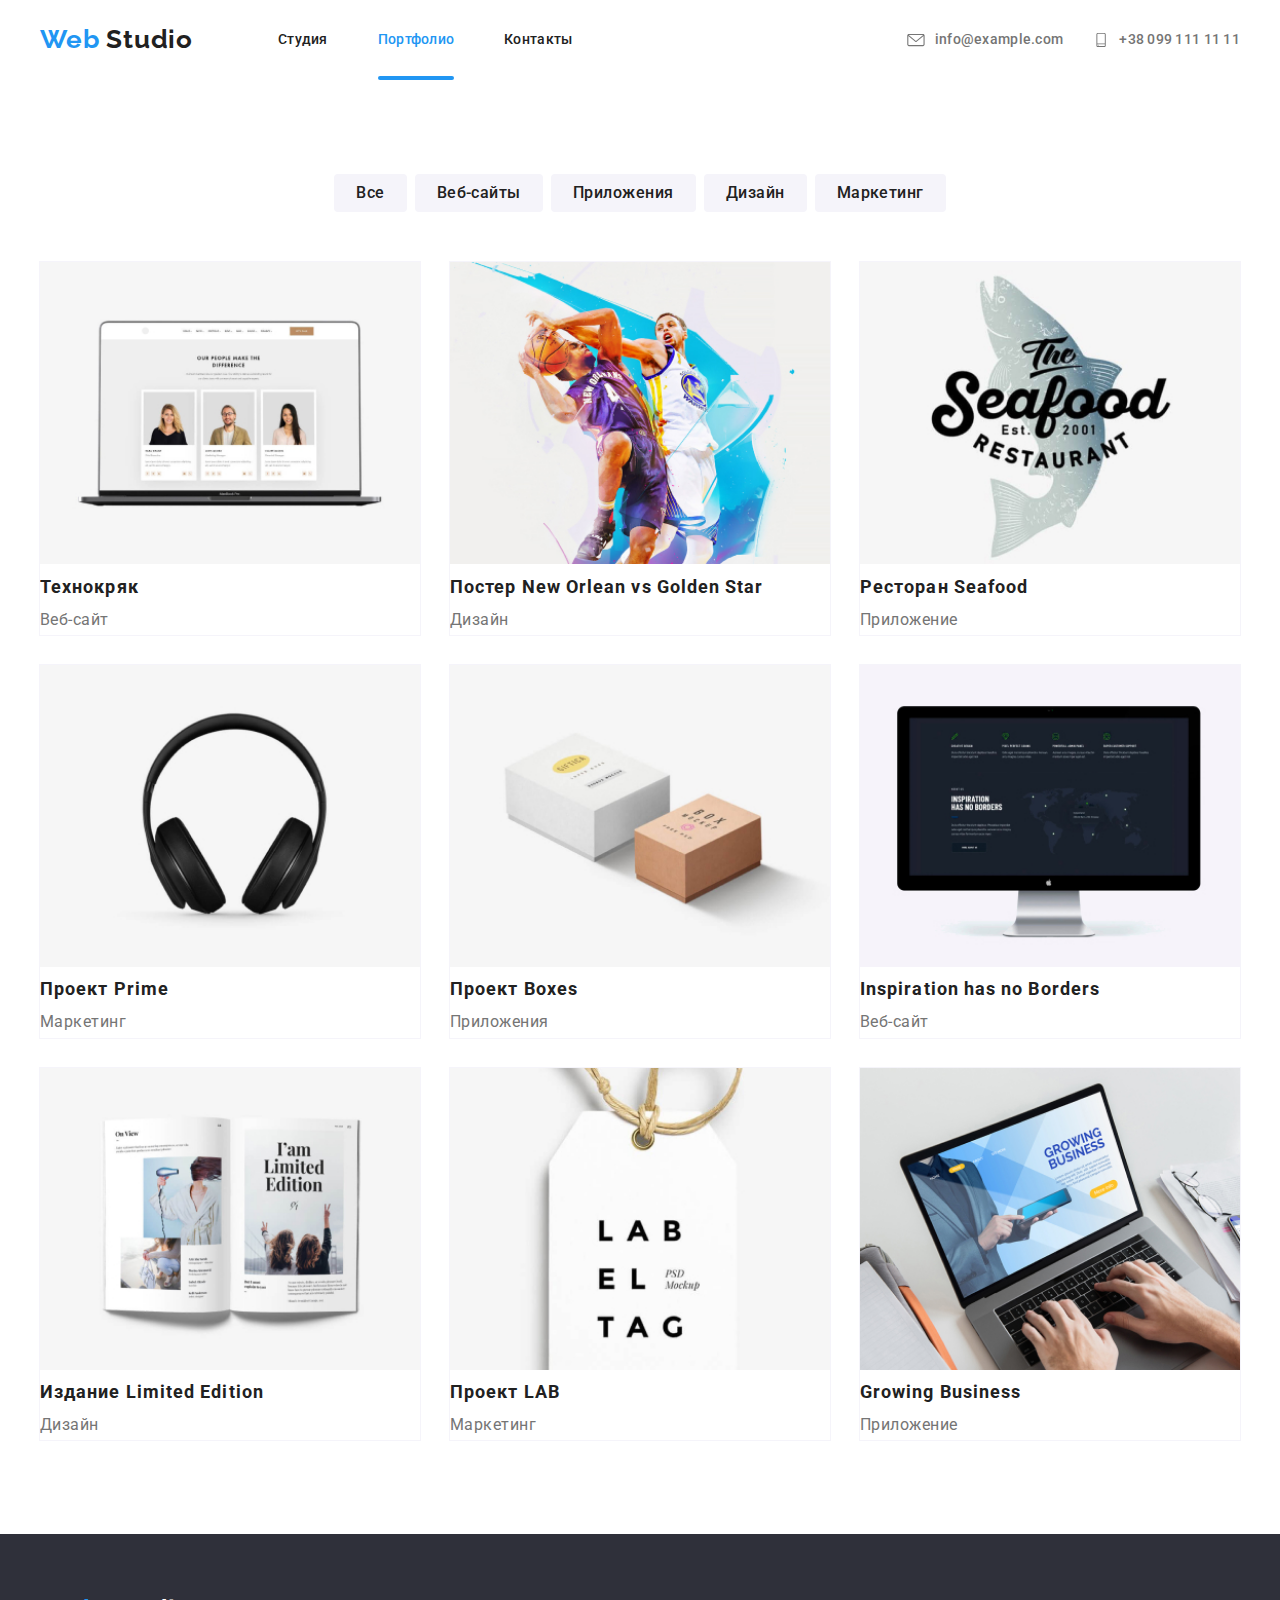
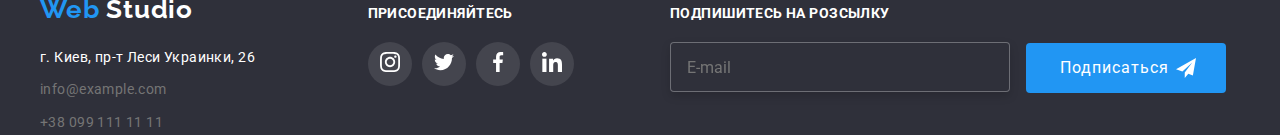
==== commit e380e91b: "Доделал портфолио" ====
--- a/portfolio.html
+++ b/portfolio.html
@@ -297,6 +297,13 @@
 
           <div class="subskriber">
             <p class="title">Подпишитесь на розсылку</p>
+            <input type="text" class="ft-input" placeholder="E-mail" />
+            <button>
+              Подписаться
+              <svg class="subskriber-icon" width="20" height="20">
+                <use href="./images/sprite.svg#icon-send"></use>
+              </svg>
+            </button>
           </div>
         </div>
       </div>
--- a/css/main.min.css
+++ b/css/main.min.css
@@ -1,2 +1,2 @@
-a{text-decoration:none}ul{list-style:none;padding-left:0}html{-webkit-box-sizing:inherit;box-sizing:inherit}*,*::before,*::after{-webkit-box-sizing:border-box;box-sizing:border-box}:active,:hover,:focus{outline:0;outline-offset:0}h1,h2,h3,h4,h5,h6,ul,li,p{margin-top:0px;margin-bottom:0px}.container{width:1230px;padding:94px 15px;margin-left:auto;margin-right:auto}.no-padding{padding-top:0;padding-bottom:0}body{background-color:#fff;font-family:"Roboto", sans-serif}.nav-box{display:-webkit-box;display:-ms-flexbox;display:flex;-webkit-box-align:center;-ms-flex-align:center;align-items:center}.subtitle{color:#212121;font-size:36px;line-height:1.17;text-align:center;letter-spacing:0.03em;font-weight:700}.submit-button{background-color:#2196f3;color:#fff;font-size:16px;line-height:1.9;-webkit-box-align:center;-ms-flex-align:center;align-items:center;text-align:center;letter-spacing:0.06em;font-style:normal;border:0px;display:inline-block;border-radius:4px;padding:10px 32px;min-width:200px;margin-top:30px;margin-left:164px}.hero button{background-color:#2196f3;color:#fff;font-size:16px;line-height:1.9;-webkit-box-align:center;-ms-flex-align:center;align-items:center;text-align:center;letter-spacing:0.06em;font-style:normal;border:0px;display:inline-block;border-radius:4px;padding:10px 32px;min-width:200px;margin-top:30px}.subskriber button{background-color:#2196f3;color:#fff;font-size:16px;line-height:1.9;-webkit-box-align:center;-ms-flex-align:center;align-items:center;text-align:center;letter-spacing:0.06em;font-style:normal;border:0px;position:relative;display:inline-block;border-radius:4px;padding-left:32px;padding-top:10px;padding-right:55px;padding-bottom:10px;min-width:200px;margin-left:12px}.press button{background-color:#f5f4fa;color:#212121;font-weight:500;font-size:16px;line-height:1.63;text-align:center;letter-spacing:0.03em;display:block;border-radius:4px;border:0;padding:6px 22px;-webkit-transition-property:background-color, color;transition-property:background-color, color;-webkit-transition-duration:250ms;transition-duration:250ms;-webkit-transition-timing-function:cubic-bezier(0.4, 0, 0.2, 1);transition-timing-function:cubic-bezier(0.4, 0, 0.2, 1)}.press button:hover,.press button:focus{color:#fff;background-color:#2196f3;-webkit-box-shadow:0px 3px 1px rgba(0,0,0,0.1),0px 1px 2px rgba(0,0,0,0.08),0px 2px 2px rgba(0,0,0,0.12);box-shadow:0px 3px 1px rgba(0,0,0,0.1),0px 1px 2px rgba(0,0,0,0.08),0px 2px 2px rgba(0,0,0,0.12)}.logo{font-family:"Raleway", sans-serif;font-weight:700;font-size:26px;line-height:1.2;letter-spacing:0.03em;min-width:153px;display:-webkit-box;display:-ms-flexbox;display:flex;-webkit-box-pack:justify;-ms-flex-pack:justify;justify-content:space-between;padding-top:24px;padding-bottom:25px;margin-right:85px}.logo .web{color:#2196f3}.logo .studio{color:#212121}.logo .studio-white{color:#fff}.footer .footer-logo{width:153px;padding-top:0;padding-bottom:0;margin-top:60px;margin-bottom:20px}.site-nav{display:-webkit-box;display:-ms-flexbox;display:flex}.site-nav .item:not(:last-child){margin-right:50px}.site-nav a{color:#212121;font-weight:500;font-size:14px;line-height:1.14;letter-spacing:0.02em;display:block;padding-top:32px;-webkit-transition-property:background-color, color;transition-property:background-color, color;-webkit-transition-duration:250ms;transition-duration:250ms;-webkit-transition-timing-function:cubic-bezier(0.4, 0, 0.2, 1);transition-timing-function:cubic-bezier(0.4, 0, 0.2, 1)}.site-nav a:hover,.site-nav a:focus{color:#2196f3}.site-nav .link{color:#2196f3}.site-nav .link::after{content:" ";display:block;width:inherit;height:4px;background-color:#2196f3;border-radius:2px;margin-top:28px}.address-list{display:-webkit-box;display:-ms-flexbox;display:flex}.address-list a{color:#757575;font-weight:500;font-size:14px;line-height:1.14;letter-spacing:0.02em;font-style:normal;display:-webkit-box;display:-ms-flexbox;display:flex;padding-top:32px;padding-bottom:32px;margin-right:26px;-webkit-box-align:center;-ms-flex-align:center;align-items:center}.address-list:last-child{margin-right:0;-webkit-transition-property:background-color, color;transition-property:background-color, color;-webkit-transition-duration:250ms;transition-duration:250ms;-webkit-transition-timing-function:cubic-bezier(0.4, 0, 0.2, 1);transition-timing-function:cubic-bezier(0.4, 0, 0.2, 1)}.address-list .item+.item{margin-left:30px}.address-list .item a:hover,.address-list .item a:focus{color:#2196f3}.address-list .item a:hover .addres-icon,.address-list .item a:focus .addres-icon{color:#2196f3;fill:#2196f3}.address-box{margin-left:auto}.address-box .addres-icon{margin-right:10px;fill:#757575}.hero{height:600px;text-align:center;padding-top:200px;background-image:-webkit-gradient(linear, left top, left bottom, from(rgba(47,48,58,0.8)), to(rgba(47,48,58,0.8))),url(../images/header-img.jpg);background-image:linear-gradient(rgba(47,48,58,0.8) 0%, rgba(47,48,58,0.8) 100%),url(../images/header-img.jpg);background-repeat:no-repeat;background-position:50% 50%}.hero .title{color:var(--accent-white-color);font-weight:900;font-size:44px;line-height:1.36;text-align:center;letter-spacing:0.06em;text-transform:uppercase}.advantages .title{color:var(--title-text-color);font-weight:700;font-size:14px;line-height:1.14;letter-spacing:0.03em;text-transform:uppercase;margin:30px 0 10px 0}.advantages ul{display:-webkit-box;display:-ms-flexbox;display:flex;-webkit-box-pack:justify;-ms-flex-pack:justify;justify-content:space-between}.advantages .item:not(:last-child){margin-right:30px}.advantages .item:not(:last-child) .item img{background-color:#f5f4fa;padding:25px 102px;border-radius:4px}.advantages .title-inf{color:#757575;font-size:14px;line-height:1.7;letter-spacing:0.03em;font-family:Roboto;margin-top:0;margin-bottom:0}.advantages ul{padding:0}.advantages .advantages-icon{display:-webkit-inline-box;display:-ms-inline-flexbox;display:inline-flex;width:270px;height:120px;background-color:#f5f4fa;-webkit-box-align:center;-ms-flex-align:center;align-items:center;-webkit-box-pack:center;-ms-flex-pack:center;justify-content:center}.work .subtitle{margin-top:-94px;margin-bottom:50px}.work .signature{background-color:rgba(47,48,58,0.8);color:var(--accent-white-color);font-size:14px;line-height:1.14;text-align:center;letter-spacing:0.03em;text-transform:uppercase;font-weight:700;padding-top:27px;padding-bottom:27px;position:absolute;left:0;right:0;bottom:4px}.work .title{position:relative}.work .subject{display:-webkit-box;display:-ms-flexbox;display:flex;width:calc((100%-120px) / 3)}.work .title:not(:last-child){margin-right:30px}.team{background-color:#f5f4fa}.team .title{background-color:#fff;border-radius:4px;-webkit-box-sizing:border-box;box-sizing:border-box}.team ul{padding:0}.team .name{color:#212121;font-weight:500;font-size:16px;line-height:1.2;letter-spacing:0.03em;text-align:center;margin-top:30px}.team .specialty{margin-bottom:16px;margin-top:10px;text-align:center}.team .name+p{color:#757575;font-size:16px;line-height:1.9;letter-spacing:0.03em}.team .link-soc{display:-webkit-box;display:-ms-flexbox;display:flex;-webkit-box-pack:space-evenly;-ms-flex-pack:space-evenly;justify-content:space-evenly;margin-bottom:24px}.team .link-soc a:hover,.team .link-soc a:focus{background-color:#2196f3}.team .social-icon{fill:#757575}.team .link-soc a:hover .social-icon,.team .link-soc a:focus .social-icon{fill:#fff}.team .link-soc a{display:-webkit-inline-box;display:-ms-inline-flexbox;display:inline-flex;-webkit-box-pack:center;-ms-flex-pack:center;justify-content:center;-webkit-box-align:center;-ms-flex-align:center;align-items:center;width:44px;height:44px;border-radius:50%;padding:12px;-webkit-transition-property:background-color, fill;transition-property:background-color, fill;-webkit-transition-duration:250ms;transition-duration:250ms;-webkit-transition-timing-function:cubic-bezier(0.4, 0, 0.2, 1);transition-timing-function:cubic-bezier(0.4, 0, 0.2, 1)}.team .subject{display:-webkit-box;display:-ms-flexbox;display:flex;-webkit-box-pack:justify;-ms-flex-pack:justify;justify-content:space-between}.team .subject>.title{-webkit-box-shadow:0px 3px 1px rgba(0,0,0,0.1),0px 1px 2px rgba(0,0,0,0.08),0px 2px 2px rgba(0,0,0,0.12);box-shadow:0px 3px 1px rgba(0,0,0,0.1),0px 1px 2px rgba(0,0,0,0.08),0px 2px 2px rgba(0,0,0,0.12)}.clients .client-box{display:-webkit-box;display:-ms-flexbox;display:flex;-webkit-box-pack:justify;-ms-flex-pack:justify;justify-content:space-between}.clients .client-box .clients-link{display:-webkit-inline-box;display:-ms-inline-flexbox;display:inline-flex;width:170px;height:90px;-webkit-box-pack:center;-ms-flex-pack:center;justify-content:center;border:1px solid #ccc;-webkit-box-align:center;-ms-flex-align:center;align-items:center;border-radius:4px;fill:#757575;-webkit-transition-property:fill, border;transition-property:fill, border;-webkit-transition-duration:250ms;transition-duration:250ms;-webkit-transition-timing-function:cubic-bezier(0.4, 0, 0.2, 1);transition-timing-function:cubic-bezier(0.4, 0, 0.2, 1)}.clients .client-box .clients-link:hover,.clients .client-box .clients-link:focus{fill:#2196f3;border-color:#2196f3}.clients .client-box .item{display:-webkit-inline-box;display:-ms-inline-flexbox;display:inline-flex;-webkit-box-align:center;-ms-flex-align:center;align-items:center;-webkit-box-pack:center;-ms-flex-pack:center;justify-content:center;border-radius:4px}
+a{text-decoration:none}ul{list-style:none;padding-left:0}html{-webkit-box-sizing:inherit;box-sizing:inherit}*,*::before,*::after{-webkit-box-sizing:border-box;box-sizing:border-box}:active,:hover,:focus{outline:0;outline-offset:0}h1,h2,h3,h4,h5,h6,ul,li,p{margin-top:0px;margin-bottom:0px}.container{width:1230px;padding:94px 15px;margin-left:auto;margin-right:auto}.no-padding{padding-top:0;padding-bottom:0}body{background-color:#fff;font-family:"Roboto", sans-serif;margin:0}.nav-box{display:-webkit-box;display:-ms-flexbox;display:flex;-webkit-box-align:center;-ms-flex-align:center;align-items:center}.subtitle{color:#212121;font-size:36px;line-height:1.17;text-align:center;letter-spacing:0.03em;font-weight:700}.submit-button{background-color:#2196f3;color:#fff;font-size:16px;line-height:1.9;-webkit-box-align:center;-ms-flex-align:center;align-items:center;text-align:center;letter-spacing:0.06em;font-style:normal;border:0px;display:inline-block;border-radius:4px;padding:10px 32px;min-width:200px;margin-top:30px}.hero button{background-color:#2196f3;color:#fff;font-size:16px;line-height:1.9;-webkit-box-align:center;-ms-flex-align:center;align-items:center;text-align:center;letter-spacing:0.06em;font-style:normal;border:0px;display:inline-block;border-radius:4px;padding:10px 32px;min-width:200px;margin-top:30px}.subskriber button{background-color:#2196f3;color:#fff;font-size:16px;line-height:1.9;-webkit-box-align:center;-ms-flex-align:center;align-items:center;text-align:center;letter-spacing:0.06em;font-style:normal;border:0px;position:relative;display:inline-block;border-radius:4px;padding-left:32px;padding-top:10px;padding-right:55px;padding-bottom:10px;min-width:200px;margin-left:12px}.press button{background-color:#f5f4fa;color:#212121;font-weight:500;font-size:16px;line-height:1.63;text-align:center;letter-spacing:0.03em;display:block;border-radius:4px;border:0;padding:6px 22px;-webkit-transition-property:background-color, color;transition-property:background-color, color;-webkit-transition-duration:250ms;transition-duration:250ms;-webkit-transition-timing-function:cubic-bezier(0.4, 0, 0.2, 1);transition-timing-function:cubic-bezier(0.4, 0, 0.2, 1)}.press button:hover,.press button:focus{color:#fff;background-color:#2196f3;-webkit-box-shadow:0px 3px 1px rgba(0,0,0,0.1),0px 1px 2px rgba(0,0,0,0.08),0px 2px 2px rgba(0,0,0,0.12);box-shadow:0px 3px 1px rgba(0,0,0,0.1),0px 1px 2px rgba(0,0,0,0.08),0px 2px 2px rgba(0,0,0,0.12)}.logo{font-family:"Raleway", sans-serif;font-weight:700;font-size:26px;line-height:1.2;letter-spacing:0.03em;min-width:153px;display:-webkit-box;display:-ms-flexbox;display:flex;-webkit-box-pack:justify;-ms-flex-pack:justify;justify-content:space-between;padding-top:24px;padding-bottom:25px;margin-right:85px}.logo .web{color:#2196f3}.logo .studio{color:#212121}.logo .studio-white{color:#fff}.footer .footer-logo{width:153px;padding-top:0;padding-bottom:0;margin-top:60px;margin-bottom:20px}.site-nav{display:-webkit-box;display:-ms-flexbox;display:flex}.site-nav .item:not(:last-child){margin-right:50px}.site-nav a{color:#212121;font-weight:500;font-size:14px;line-height:1.14;letter-spacing:0.02em;display:block;padding-top:32px;-webkit-transition-property:background-color, color;transition-property:background-color, color;-webkit-transition-duration:250ms;transition-duration:250ms;-webkit-transition-timing-function:cubic-bezier(0.4, 0, 0.2, 1);transition-timing-function:cubic-bezier(0.4, 0, 0.2, 1)}.site-nav a:hover,.site-nav a:focus{color:#2196f3}.site-nav .link{color:#2196f3}.site-nav .link::after{content:" ";display:block;width:inherit;height:4px;background-color:#2196f3;border-radius:2px;margin-top:28px}.address-list{display:-webkit-box;display:-ms-flexbox;display:flex}.address-list a{color:#757575;font-weight:500;font-size:14px;line-height:1.14;letter-spacing:0.02em;font-style:normal;display:-webkit-box;display:-ms-flexbox;display:flex;padding-top:32px;padding-bottom:32px;-webkit-box-align:center;-ms-flex-align:center;align-items:center}.address-list:last-child{margin-right:0;-webkit-transition-property:background-color, color;transition-property:background-color, color;-webkit-transition-duration:250ms;transition-duration:250ms;-webkit-transition-timing-function:cubic-bezier(0.4, 0, 0.2, 1);transition-timing-function:cubic-bezier(0.4, 0, 0.2, 1)}.address-list .item+.item{margin-left:30px}.address-list .item a:hover,.address-list .item a:focus{color:#2196f3}.address-list .item a:hover .addres-icon,.address-list .item a:focus .addres-icon{color:#2196f3;fill:#2196f3}.address-box{margin-left:auto}.address-box .addres-icon{margin-right:10px;fill:#757575}.hero{height:600px;text-align:center;padding-top:200px;background-image:-webkit-gradient(linear, left top, left bottom, from(rgba(47,48,58,0.8)), to(rgba(47,48,58,0.8))),url(../images/header-img.jpg);background-image:linear-gradient(rgba(47,48,58,0.8) 0%, rgba(47,48,58,0.8) 100%),url(../images/header-img.jpg);background-repeat:no-repeat;background-position:50% 50%}.hero .title{color:#fff;font-weight:900;font-size:44px;line-height:1.36;text-align:center;letter-spacing:0.06em;text-transform:uppercase}.advantages .title{color:var(--title-text-color);font-weight:700;font-size:14px;line-height:1.14;letter-spacing:0.03em;text-transform:uppercase;margin:30px 0 10px 0}.advantages ul{display:-webkit-box;display:-ms-flexbox;display:flex;-webkit-box-pack:justify;-ms-flex-pack:justify;justify-content:space-between}.advantages .item:not(:last-child){margin-right:30px}.advantages .item:not(:last-child) .item img{background-color:#f5f4fa;padding:25px 102px;border-radius:4px}.advantages .title-inf{color:#757575;font-size:14px;line-height:1.7;letter-spacing:0.03em;font-family:Roboto;margin-top:0;margin-bottom:0}.advantages ul{padding:0}.advantages .advantages-icon{display:-webkit-inline-box;display:-ms-inline-flexbox;display:inline-flex;width:270px;height:120px;background-color:#f5f4fa;-webkit-box-align:center;-ms-flex-align:center;align-items:center;-webkit-box-pack:center;-ms-flex-pack:center;justify-content:center}.subtitle{color:#212121;font-size:36px;line-height:1.17;text-align:center;letter-spacing:0.03em;font-weight:700;margin-bottom:50px}.work .subtitle{margin-top:-94px;margin-bottom:50px}.work .signature{background-color:rgba(47,48,58,0.8);color:#fff;font-size:14px;line-height:1.14;text-align:center;letter-spacing:0.03em;text-transform:uppercase;font-weight:700;padding-top:27px;padding-bottom:27px;position:absolute;left:0;right:0;bottom:4px}.work .title{position:relative}.work .subject{display:-webkit-box;display:-ms-flexbox;display:flex;width:calc((100%-120px) / 3)}.work .title:not(:last-child){margin-right:30px}.team{background-color:#f5f4fa}.team .title{background-color:#fff;border-radius:4px;-webkit-box-sizing:border-box;box-sizing:border-box}.team ul{padding:0}.team .name{color:#212121;font-weight:500;font-size:16px;line-height:1.2;letter-spacing:0.03em;text-align:center;margin-top:30px}.team .specialty{margin-bottom:16px;margin-top:10px;text-align:center}.team .name+p{color:#757575;font-size:16px;line-height:1.9;letter-spacing:0.03em}.team .link-soc{display:-webkit-box;display:-ms-flexbox;display:flex;-webkit-box-pack:space-evenly;-ms-flex-pack:space-evenly;justify-content:space-evenly;margin-bottom:24px}.team .link-soc a:hover,.team .link-soc a:focus{background-color:#2196f3}.team .social-icon{fill:#757575}.team .link-soc a:hover .social-icon,.team .link-soc a:focus .social-icon{fill:#fff}.team .link-soc a{display:-webkit-inline-box;display:-ms-inline-flexbox;display:inline-flex;-webkit-box-pack:center;-ms-flex-pack:center;justify-content:center;-webkit-box-align:center;-ms-flex-align:center;align-items:center;width:44px;height:44px;border-radius:50%;padding:12px;-webkit-transition-property:background-color, fill;transition-property:background-color, fill;-webkit-transition-duration:250ms;transition-duration:250ms;-webkit-transition-timing-function:cubic-bezier(0.4, 0, 0.2, 1);transition-timing-function:cubic-bezier(0.4, 0, 0.2, 1)}.team .subject{display:-webkit-box;display:-ms-flexbox;display:flex;-webkit-box-pack:justify;-ms-flex-pack:justify;justify-content:space-between}.team .subject>.title{-webkit-box-shadow:0px 3px 1px rgba(0,0,0,0.1),0px 1px 2px rgba(0,0,0,0.08),0px 2px 2px rgba(0,0,0,0.12);box-shadow:0px 3px 1px rgba(0,0,0,0.1),0px 1px 2px rgba(0,0,0,0.08),0px 2px 2px rgba(0,0,0,0.12)}.clients .client-box{display:-webkit-box;display:-ms-flexbox;display:flex;-webkit-box-pack:justify;-ms-flex-pack:justify;justify-content:space-between}.clients .client-box .clients-link{display:-webkit-inline-box;display:-ms-inline-flexbox;display:inline-flex;width:170px;height:90px;-webkit-box-pack:center;-ms-flex-pack:center;justify-content:center;border:1px solid #ccc;-webkit-box-align:center;-ms-flex-align:center;align-items:center;border-radius:4px;fill:#757575;-webkit-transition-property:fill, border;transition-property:fill, border;-webkit-transition-duration:250ms;transition-duration:250ms;-webkit-transition-timing-function:cubic-bezier(0.4, 0, 0.2, 1);transition-timing-function:cubic-bezier(0.4, 0, 0.2, 1)}.clients .client-box .clients-link:hover,.clients .client-box .clients-link:focus{fill:#2196f3;border-color:#2196f3}.clients .client-box .item{display:-webkit-inline-box;display:-ms-inline-flexbox;display:inline-flex;-webkit-box-align:center;-ms-flex-align:center;align-items:center;-webkit-box-pack:center;-ms-flex-pack:center;justify-content:center;border-radius:4px}.footer{background-color:#2f303a}.footer .title{color:#fff;font-weight:700;line-height:1.14;letter-spacing:0.03em;text-transform:uppercase;font-size:14px;margin-bottom:20px}.footer .link{color:#757575;line-height:1.7;letter-spacing:0.03em;font-size:14px;font-style:normal}.footer .container{padding-top:0;padding-bottom:0}.footer .container .logo{width:153px;padding-top:0;padding-bottom:0;margin-top:60px;margin-bottom:20px}.footer .box-link{width:231px;margin-right:auto}.footer .box-link .footer-add ul .item:not(:last-child){margin-bottom:9px}.connect{width:206px;margin-right:auto;margin-left:auto;margin-top:72px}.connect .connect-box{display:-webkit-box;display:-ms-flexbox;display:flex}.connect .connect-box .item{background:rgba(255,255,255,0.1);width:44px;height:44px;border-radius:50%;-webkit-transition-property:background-color, color;transition-property:background-color, color;-webkit-transition-duration:250ms;transition-duration:250ms;-webkit-transition-timing-function:cubic-bezier(0.4, 0, 0.2, 1);transition-timing-function:cubic-bezier(0.4, 0, 0.2, 1)}.connect .connect-box .item{display:-webkit-inline-box;display:-ms-inline-flexbox;display:inline-flex;-webkit-box-pack:center;-ms-flex-pack:center;justify-content:center;-webkit-box-align:center;-ms-flex-align:center;align-items:center}.connect .connect-box .item .connect-icon{fill:#fff}.connect .connect-box .item:hover,.connect .connect-box .item:focus{background-color:#2196f3}.connect .connect-box .item:not(:last-child){margin-right:10px}.subskriber{width:570px;margin-left:auto;margin-top:72px}.subskriber .ft-input{width:340px;height:50px;background-color:#2f303a;padding:16px;border:1px solid rgba(255,255,255,0.3);-webkit-box-sizing:border-box;box-sizing:border-box;-webkit-filter:drop-shadow(0px 4px 4px rgba(0,0,0,0.15));filter:drop-shadow(0px 4px 4px rgba(0,0,0,0.15));border-radius:4px}.subskriber button{background-color:#2196f3;color:#fff;font-size:16px;line-height:1.9;-webkit-box-align:center;-ms-flex-align:center;align-items:center;text-align:center;letter-spacing:0.06em;font-style:normal;border:0px;position:relative;display:inline-block;border-radius:4px;padding-left:32px;padding-top:10px;padding-right:55px;padding-bottom:10px;min-width:200px;margin-left:12px}.subskriber .subskriber-icon{position:absolute;top:50%;left:150px;-webkit-transform:translate(0%, -50%);transform:translate(0%, -50%)}.footer-box{display:-webkit-box;display:-ms-flexbox;display:flex}address .maps{color:#fff;font-style:normal;font-size:14px;line-height:1.7;letter-spacing:0.03em}.backdrop{position:fixed;top:0;left:0;width:100%;height:100%;background-color:rgba(0,0,0,0.4);z-index:1;opacity:1;-webkit-transition:opacity 250ms cubic-bezier(0.4, 0, 0.2, 1);transition:opacity 250ms cubic-bezier(0.4, 0, 0.2, 1)}.form .form-input{padding:10px 20px 10px 42px;margin-top:18px;border-radius:4px;border:1px solid rgba(33,33,33,0.2);height:40px;width:448px}.form .form-input:focus{border-color:#2196f3}.form .form-field:focus-within svg{fill:#2196f3}.backdrop.is-hidden{opacity:0;pointer-events:none}.backdrop .modal .img{position:absolute;top:8px;right:8px}.backdrop .modal .img:hover,.backdrop .modal .img:focus{fill:#2196f3}.backdrop.is-hidden .modal{-webkit-transform:scale(0.8) translate(-50%, -50%);transform:scale(0.8) translate(-50%, -50%)}.modal{position:absolute;top:50%;left:50%;-webkit-transform:translate(-50%, -50%);transform:translate(-50%, -50%);padding:40px;min-width:528px;min-height:581px;text-align:center;color:#757575;background-color:#fff;-webkit-transition:-webkit-transform 250ms cubic-bezier(0.4, 0, 0.2, 1);transition:-webkit-transform 250ms cubic-bezier(0.4, 0, 0.2, 1);transition:transform 250ms cubic-bezier(0.4, 0, 0.2, 1);transition:transform 250ms cubic-bezier(0.4, 0, 0.2, 1), -webkit-transform 250ms cubic-bezier(0.4, 0, 0.2, 1)}.backdrop .title{padding-bottom:12px;font-family:Roboto;font-style:normal;font-weight:bold;font-size:20px;line-height:23px;text-align:center;letter-spacing:0.03em}.backdrop .form-label{font-family:Roboto;font-style:normal;font-weight:normal;font-size:12px;line-height:14px;letter-spacing:0.01em;margin-bottom:4px;display:block;color:#757575;position:absolute}.form .form-field{position:relative;font-family:Roboto;font-style:normal;font-weight:normal;font-size:14px;line-height:16px;letter-spacing:0.01em;margin-bottom:28px}.form .form-icon{position:absolute;top:29px;left:15px}.form .form-comment{margin-top:17px;padding:12px 16px;margin-bottom:20px;border-radius:4px;border:1px solid rgba(33,33,33,0.2);resize:none;height:120px;width:448px;font-family:Roboto;font-style:normal;font-weight:normal;font-size:12px;line-height:14px;letter-spacing:0.01em}.form .form-comment:focus{border-color:#2196f3}.form-check{display:-webkit-box;display:-ms-flexbox;display:flex;-webkit-box-align:center;-ms-flex-align:center;align-items:center;-webkit-box-pack:center;-ms-flex-pack:center;justify-content:center}.form-check .form-label-check{font-family:Roboto;font-style:normal;font-weight:normal;font-size:14px;line-height:24px;letter-spacing:0.03em;color:#757575}.checkbox{margin-right:5px}.check-link{color:#2196f3}.footer .container .logo{width:153px;padding-top:0;padding-bottom:0;margin-top:60px;margin-bottom:20px}.logo .web{color:#2196f3}.logo .studio-white{color:#fff}.portfolio{display:-webkit-box;display:-ms-flexbox;display:flex;-ms-flex-wrap:wrap;flex-wrap:wrap}.portfolio .title{color:#212121;font-weight:700;font-size:18px;line-height:2;letter-spacing:0.06em}.portfolio .title+p{color:#757575;font-size:16px;line-height:1.9;letter-spacing:0.03em}.portfolio .item .img{position:relative}.portfolio .info{color:#fff;background-color:rgba(33,150,243,0.9);font-size:18px;line-height:1.56;letter-spacing:0.03em;padding:63px 24px;position:absolute;top:0;left:0;width:100%;height:100%;top:100%;opacity:1;-webkit-transition:-webkit-transform 250ms cubic-bezier(0.4, 0, 0.2, 1);transition:-webkit-transform 250ms cubic-bezier(0.4, 0, 0.2, 1);transition:transform 250ms cubic-bezier(0.4, 0, 0.2, 1);transition:transform 250ms cubic-bezier(0.4, 0, 0.2, 1), -webkit-transform 250ms cubic-bezier(0.4, 0, 0.2, 1)}.portfolio .item:hover .info,.portfolio .item:focus .info{-webkit-transform:translateY(-305px);transform:translateY(-305px)}.portfolio>.item{outline:1px solid #f5f4fa}.portfolio>.item:hover{-webkit-box-shadow:0px 3px 1px rgba(0,0,0,0.1),0px 1px 2px rgba(0,0,0,0.08),0px 2px 2px rgba(0,0,0,0.12);box-shadow:0px 3px 1px rgba(0,0,0,0.1),0px 1px 2px rgba(0,0,0,0.08),0px 2px 2px rgba(0,0,0,0.12)}.portfolio .item .img{overflow:hidden}.filter .press{display:-webkit-box;display:-ms-flexbox;display:flex;-webkit-box-pack:center;-ms-flex-pack:center;justify-content:center}.filter{margin-bottom:50px}.press .item+.item{margin-left:8px}.portfolio .item{width:calc((100% - 60px) / 3);margin-right:30px;margin-bottom:30px}.portfolio .item:nth-child(3n){margin-right:0}.portfolio .item:nth-last-child(-n+3){margin-bottom:0}
 /*# sourceMappingURL=main.min.css.map */